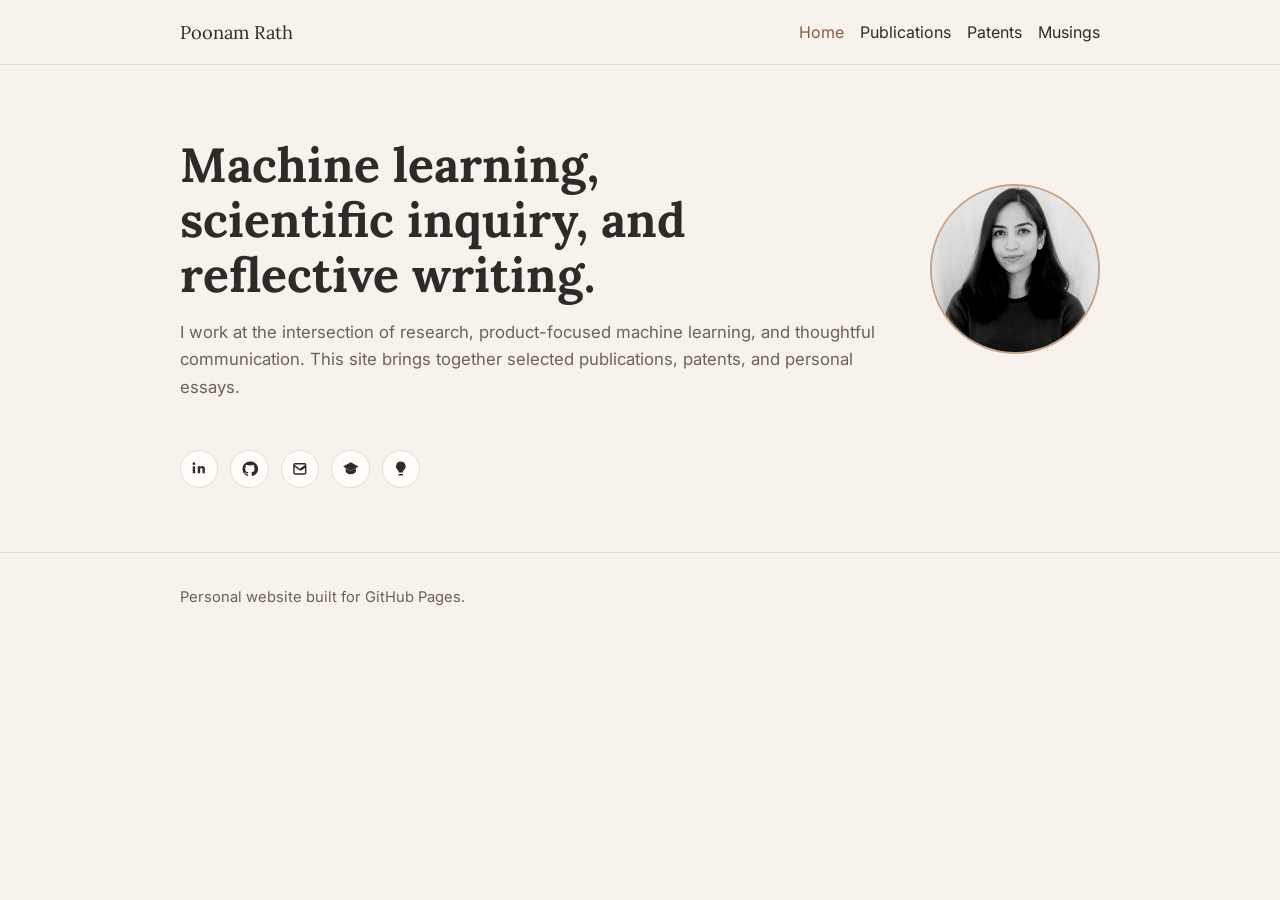
==== index.html @ 87dfff7c "initial commit of personal page" ====
<!doctype html>
<html lang="en">
  <head>
    <meta charset="UTF-8" />
    <meta name="viewport" content="width=device-width, initial-scale=1.0" />
    <title>Poonam Rath | Home</title>
    <meta
      name="description"
      content="Personal website of Poonam Rath featuring publications, patents, essays, and contact links."
    />
    <link rel="preconnect" href="https://fonts.googleapis.com" />
    <link rel="preconnect" href="https://fonts.gstatic.com" crossorigin />
    <link
      href="https://fonts.googleapis.com/css2?family=Inter:wght@400;500;600&family=Lora:wght@500;600&display=swap"
      rel="stylesheet"
    />
    <link rel="stylesheet" href="styles/tokens.css" />
    <link rel="stylesheet" href="styles/base.css" />
    <link rel="stylesheet" href="styles/components.css" />
  </head>
  <body>
    <header class="site-header">
      <div class="container site-nav">
        <a class="brand" href="index.html">Poonam Rath</a>
        <button class="menu-btn" data-menu-btn aria-expanded="false" aria-label="Toggle navigation">
          Menu
        </button>
        <ul class="nav-links" data-nav-links>
          <li><a class="current" href="index.html">Home</a></li>
          <li><a href="publications.html">Publications</a></li>
          <li><a href="patents.html">Patents</a></li>
          <li><a href="essays.html">Musings</a></li>
        </ul>
      </div>
    </header>

    <main>
      <section class="hero">
        <div class="container hero-layout">
          <div class="hero-copy">
            <h1>Machine learning, scientific inquiry, and reflective writing.</h1>
            <p>
              I work at the intersection of research, product-focused machine learning, and thoughtful
              communication. This site brings together selected publications, patents, and personal essays.
            </p>
          </div>
          <img
            class="profile-photo-slot"
            src="images/Poonam%20Rath%20Profile%20Pic.jpeg"
            alt="Portrait of Poonam Rath"
          />
        </div>
      </section>

      <section class="section home-quick-section">
        <div class="container">
          <div class="contact-bar" aria-label="Contact links">
            <a class="contact-icon-link" href="https://www.linkedin.com/in/poonamrath" target="_blank" rel="noreferrer" aria-label="LinkedIn" title="LinkedIn">
              <svg viewBox="0 0 24 24" aria-hidden="true">
                <path d="M6.94 8.5v9.5H3.75V8.5h3.19zM5.35 3.2a1.85 1.85 0 1 1 0 3.7 1.85 1.85 0 0 1 0-3.7zM20.25 12.55V18h-3.18v-4.93c0-1.24-.45-2.09-1.57-2.09-.86 0-1.37.58-1.6 1.13-.08.2-.1.48-.1.76V18h-3.19s.04-8.6 0-9.5h3.19v1.35c.42-.65 1.19-1.57 2.9-1.57 2.12 0 3.71 1.38 3.71 4.27z"/>
              </svg>
              <span class="sr-only">LinkedIn</span>
            </a>
            <a class="contact-icon-link" href="https://github.com/poonamrath" target="_blank" rel="noreferrer" aria-label="GitHub" title="GitHub">
              <svg viewBox="0 0 24 24" aria-hidden="true">
                <path d="M12 2.2a10 10 0 0 0-3.16 19.49c.5.09.68-.21.68-.48v-1.7c-2.78.61-3.37-1.18-3.37-1.18-.46-1.15-1.11-1.46-1.11-1.46-.91-.62.07-.61.07-.61 1 .07 1.53 1.03 1.53 1.03.9 1.54 2.35 1.1 2.92.84.09-.66.35-1.1.64-1.36-2.22-.26-4.55-1.11-4.55-4.93 0-1.09.39-1.98 1.03-2.68-.1-.25-.44-1.3.1-2.7 0 0 .85-.27 2.79 1.02a9.6 9.6 0 0 1 5.08 0c1.94-1.29 2.78-1.02 2.78-1.02.55 1.4.21 2.45.1 2.7.64.7 1.03 1.59 1.03 2.68 0 3.83-2.33 4.66-4.56 4.92.36.31.68.93.68 1.88v2.79c0 .27.18.57.69.47A10 10 0 0 0 12 2.2z"/>
              </svg>
              <span class="sr-only">GitHub</span>
            </a>
            <a class="contact-icon-link" href="mailto:poonam.rath@gmail.com" aria-label="Email" title="Email">
              <svg viewBox="0 0 24 24" aria-hidden="true">
                <path d="M3 6.5A2.5 2.5 0 0 1 5.5 4h13A2.5 2.5 0 0 1 21 6.5v11a2.5 2.5 0 0 1-2.5 2.5h-13A2.5 2.5 0 0 1 3 17.5v-11zm2 0v.2l7 5.13 7-5.13v-.2a.5.5 0 0 0-.5-.5h-13a.5.5 0 0 0-.5.5zm16 2.67-6.41 4.7a2.6 2.6 0 0 1-3.18 0L5 9.17v8.33c0 .27.22.5.5.5h13a.5.5 0 0 0 .5-.5V9.17z"/>
              </svg>
              <span class="sr-only">Email</span>
            </a>
            <a class="contact-icon-link" href="https://scholar.google.com/citations?user=G-kYXmAAAAAJ&hl=en&oi=ao" target="_blank" rel="noreferrer" aria-label="Google Scholar" title="Google Scholar">
              <svg viewBox="0 0 24 24" aria-hidden="true">
                <path d="M12 3 1.5 9 12 15 22.5 9 12 3zm-7 8.36V15c0 2.5 3.13 4.5 7 4.5s7-2 7-4.5v-3.64l-7 4-7-4z"/>
              </svg>
              <span class="sr-only">Google Scholar</span>
            </a>
            <a class="contact-icon-link" href="https://patents.justia.com/inventor/poonam-rath" target="_blank" rel="noreferrer" aria-label="Patents" title="Patents">
              <svg viewBox="0 0 24 24" aria-hidden="true">
                <path d="M9 21h6v-1.8H9V21zm3-19a6.5 6.5 0 0 0-4.1 11.55c.67.57 1.1 1.28 1.1 2.1V17h6v-1.35c0-.82.43-1.53 1.1-2.1A6.5 6.5 0 0 0 12 2z"/>
              </svg>
              <span class="sr-only">Patents</span>
            </a>
          </div>

        </div>
      </section>
    </main>

    <footer class="footer">
      <div class="container">Personal website built for GitHub Pages.</div>
    </footer>

    <script src="js/nav.js"></script>
  </body>
</html>
---- styles/tokens.css ----
:root {
  --bg: #f7f3ec;
  --surface: #fffaf2;
  --text-primary: #2f2a25;
  --text-secondary: #6b6158;
  --accent-primary: #8a5a44;
  --accent-soft: #c79f86;
  --border: #e6ddd2;
  --link: #6f3f2b;
  --link-hover: #4f2c1f;
  --focus: #c79f86;

  --shadow-soft: 0 8px 20px rgba(47, 42, 37, 0.06);

  --radius-sm: 8px;
  --radius-md: 14px;
  --radius-lg: 20px;

  --space-1: 0.5rem;
  --space-2: 0.75rem;
  --space-3: 1rem;
  --space-4: 1.5rem;
  --space-5: 2rem;
  --space-6: 3rem;
}
---- styles/base.css ----
*,
*::before,
*::after {
  box-sizing: border-box;
}

html {
  scroll-behavior: smooth;
}

body {
  margin: 0;
  font-family: "Inter", "Source Sans 3", -apple-system, BlinkMacSystemFont, "Segoe UI", sans-serif;
  line-height: 1.65;
  color: var(--text-primary);
  background: var(--bg);
}

img {
  max-width: 100%;
  display: block;
}

a {
  color: var(--link);
  text-underline-offset: 3px;
  text-decoration-thickness: 1px;
}

a:hover {
  color: var(--link-hover);
}

a:focus-visible,
button:focus-visible {
  outline: 2px solid var(--focus);
  outline-offset: 2px;
}

.container {
  width: min(920px, 92%);
  margin: 0 auto;
}

.section {
  padding: var(--space-6) 0;
}

.section-title {
  margin: 0 0 var(--space-2);
  font-family: "Lora", "Cormorant Garamond", Georgia, serif;
  font-size: clamp(1.6rem, 3vw, 2.2rem);
  line-height: 1.2;
  letter-spacing: 0.01em;
}

.section-kicker {
  margin: 0 0 var(--space-3);
  color: var(--text-secondary);
  font-size: 0.95rem;
}

.muted {
  color: var(--text-secondary);
}

.sr-only {
  position: absolute;
  width: 1px;
  height: 1px;
  padding: 0;
  margin: -1px;
  overflow: hidden;
  clip: rect(0, 0, 0, 0);
  white-space: nowrap;
  border: 0;
}

.hero {
  padding: 4.5rem 0 2.5rem;
}

.hero h1 {
  margin: 0 0 var(--space-3);
  font-family: "Lora", "Cormorant Garamond", Georgia, serif;
  font-size: clamp(2rem, 5vw, 3rem);
  line-height: 1.15;
  max-width: 20ch;
}

.hero p {
  margin: 0;
  max-width: 65ch;
  color: var(--text-secondary);
  font-size: 1.05rem;
}

.page-lead {
  margin: 0;
  color: var(--text-secondary);
  max-width: 72ch;
}
---- styles/components.css ----
.site-header {
  position: sticky;
  top: 0;
  z-index: 20;
  border-bottom: 1px solid var(--border);
  background: rgba(247, 243, 236, 0.92);
  backdrop-filter: blur(6px);
}

.site-nav {
  min-height: 64px;
  display: flex;
  align-items: center;
  justify-content: space-between;
  gap: var(--space-3);
}

.brand {
  font-family: "Lora", Georgia, serif;
  font-size: 1.15rem;
  color: var(--text-primary);
  text-decoration: none;
}

.menu-btn {
  display: none;
  background: transparent;
  border: 1px solid var(--border);
  border-radius: var(--radius-sm);
  color: var(--text-primary);
  padding: 0.35rem 0.65rem;
  cursor: pointer;
}

.nav-links {
  list-style: none;
  display: flex;
  gap: var(--space-3);
  margin: 0;
  padding: 0;
}

.nav-links a {
  color: var(--text-primary);
  text-decoration: none;
}

.nav-links a:hover,
.nav-links a.current {
  color: var(--accent-primary);
}

.card {
  background: var(--surface);
  border: 1px solid var(--border);
  border-radius: var(--radius-md);
  padding: var(--space-4);
  box-shadow: var(--shadow-soft);
}

.list-stack {
  display: grid;
  gap: var(--space-3);
}

.item-title {
  margin: 0 0 0.45rem;
  font-size: 1.08rem;
  line-height: 1.35;
}

.item-meta {
  margin: 0;
  color: var(--text-secondary);
  font-size: 0.92rem;
}

.item-authors {
  margin: 0 0 0.4rem;
  color: var(--text-secondary);
  font-size: 0.92rem;
}

.item-summary {
  margin: 0.55rem 0 0;
}

.pill-row {
  margin-top: 0.75rem;
  display: flex;
  flex-wrap: wrap;
  gap: 0.5rem;
}

.pill {
  display: inline-flex;
  align-items: center;
  border: 1px solid var(--border);
  border-radius: 999px;
  padding: 0.26rem 0.72rem;
  font-size: 0.82rem;
  color: var(--text-secondary);
  background: #fffdf8;
  text-decoration: none;
}

.pill:hover {
  border-color: var(--accent-soft);
  color: var(--accent-primary);
}

.split {
  display: grid;
  grid-template-columns: 2fr 1fr;
  gap: var(--space-4);
}

.contact-strip {
  display: flex;
  flex-wrap: wrap;
  gap: 0.75rem;
}

.contact-link {
  border: 1px solid var(--border);
  border-radius: 999px;
  padding: 0.4rem 0.85rem;
  text-decoration: none;
  color: var(--text-primary);
  background: #fffdf8;
}

.contact-link:hover {
  border-color: var(--accent-soft);
  color: var(--accent-primary);
}

.contact-icon-link {
  width: 2.4rem;
  height: 2.4rem;
  display: inline-flex;
  align-items: center;
  justify-content: center;
  border: 1px solid var(--border);
  border-radius: 999px;
  background: #fffdf8;
  color: var(--text-primary);
  text-decoration: none;
}

.contact-icon-link:hover {
  border-color: var(--accent-soft);
  color: var(--accent-primary);
}

.contact-icon-link svg {
  width: 1.1rem;
  height: 1.1rem;
  fill: currentColor;
}

.home-quick-section {
  padding-top: 0;
}

.contact-bar {
  display: flex;
  flex-wrap: wrap;
  gap: 0.75rem;
  align-items: center;
  padding: 0.5rem 0 1rem;
}

.hero-layout {
  display: grid;
  grid-template-columns: 1fr auto;
  align-items: center;
  gap: 1.5rem;
}

.hero-copy {
  min-width: 0;
}

.profile-photo-slot {
  width: clamp(120px, 20vw, 170px);
  aspect-ratio: 1 / 1;
  border-radius: 50%;
  border: 2px solid var(--accent-soft);
  background: linear-gradient(145deg, #fffdf8, #f8f1e8);
  object-fit: cover;
  display: block;
  flex-shrink: 0;
}

.home-page-links {
  display: flex;
  gap: 1.2rem;
  flex-wrap: wrap;
  padding-top: 1rem;
}

.home-page-links a {
  color: var(--text-secondary);
  text-decoration: none;
}

.home-page-links a:hover {
  color: var(--accent-primary);
}

.footer {
  border-top: 1px solid var(--border);
  padding: var(--space-5) 0;
  color: var(--text-secondary);
  font-size: 0.92rem;
}

@media (max-width: 760px) {
  .menu-btn {
    display: inline-flex;
  }

  .nav-links {
    position: absolute;
    top: 63px;
    right: 4%;
    flex-direction: column;
    width: min(220px, 88vw);
    border: 1px solid var(--border);
    border-radius: var(--radius-sm);
    background: var(--surface);
    box-shadow: var(--shadow-soft);
    padding: var(--space-2);
    display: none;
  }

  .nav-links.open {
    display: flex;
  }

  .split {
    grid-template-columns: 1fr;
  }

  .hero-layout {
    grid-template-columns: 1fr;
    justify-items: start;
  }
}
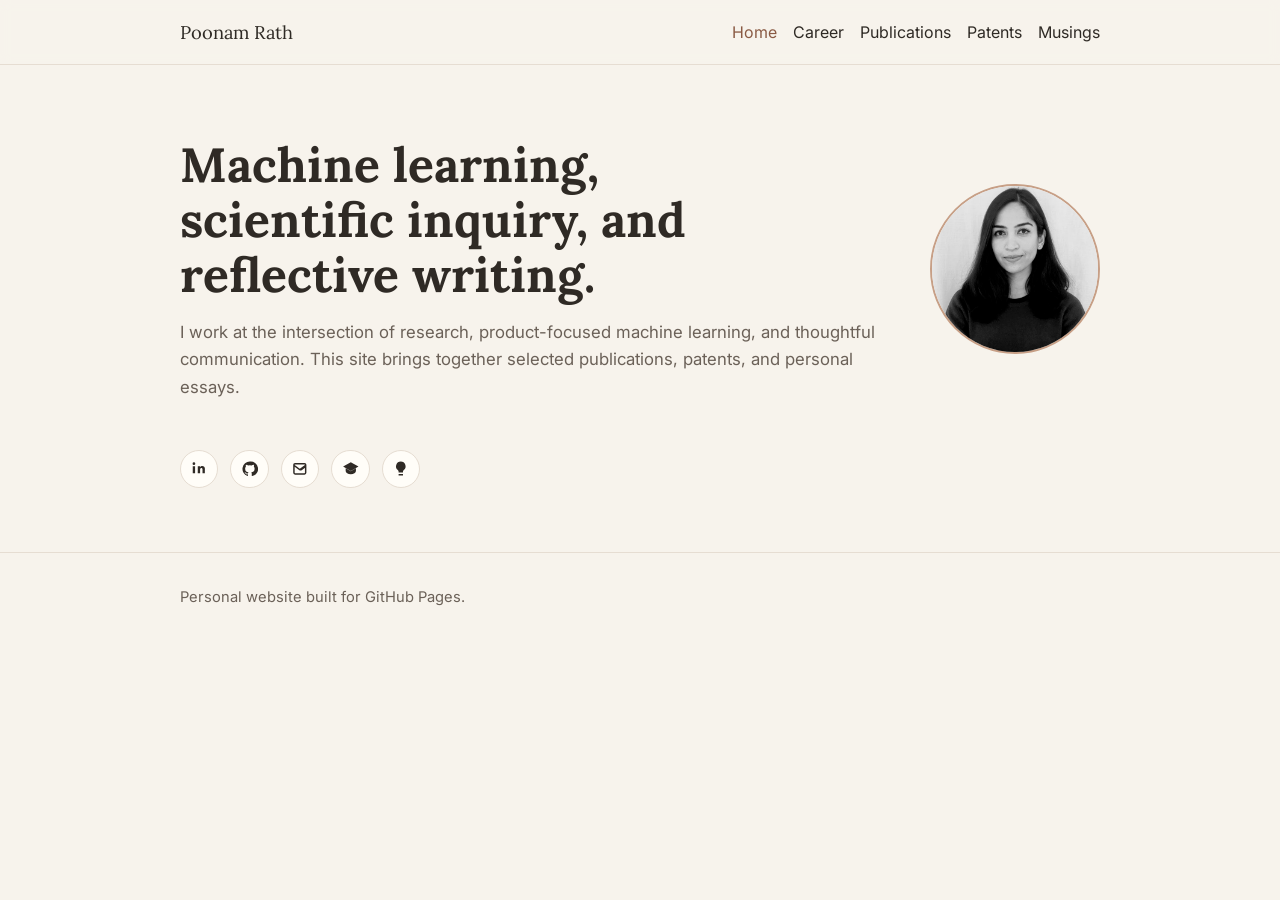
==== commit 6ff2f9ee: "added timeline" ====
--- a/index.html
+++ b/index.html
@@ -27,6 +27,7 @@
         </button>
         <ul class="nav-links" data-nav-links>
           <li><a class="current" href="index.html">Home</a></li>
+          <li><a href="career.html">Career</a></li>
           <li><a href="publications.html">Publications</a></li>
           <li><a href="patents.html">Patents</a></li>
           <li><a href="essays.html">Musings</a></li>
--- a/styles/components.css
+++ b/styles/components.css
@@ -191,6 +191,59 @@
   object-fit: cover;
   display: block;
   flex-shrink: 0;
+}
+
+.timeline {
+  position: relative;
+  display: grid;
+  gap: var(--space-3);
+  padding-left: 1.35rem;
+}
+
+.timeline::before {
+  content: "";
+  position: absolute;
+  left: 0.35rem;
+  top: 0;
+  bottom: 0;
+  width: 2px;
+  background: var(--border);
+}
+
+.timeline-item {
+  position: relative;
+}
+
+.timeline-item::before {
+  content: "";
+  position: absolute;
+  left: -1.22rem;
+  top: 1.25rem;
+  width: 0.68rem;
+  height: 0.68rem;
+  border-radius: 50%;
+  background: var(--accent-soft);
+  border: 2px solid #fffdf8;
+}
+
+.timeline-date {
+  margin: 0 0 0.4rem;
+  color: var(--accent-primary);
+  font-size: 0.88rem;
+  font-weight: 600;
+}
+
+.institution-row {
+  display: inline-flex;
+  align-items: center;
+  gap: 0.45rem;
+}
+
+.institution-logo {
+  width: 1.1rem;
+  height: 1.1rem;
+  object-fit: contain;
+  border-radius: 999px;
 }
 
 .home-page-links {
